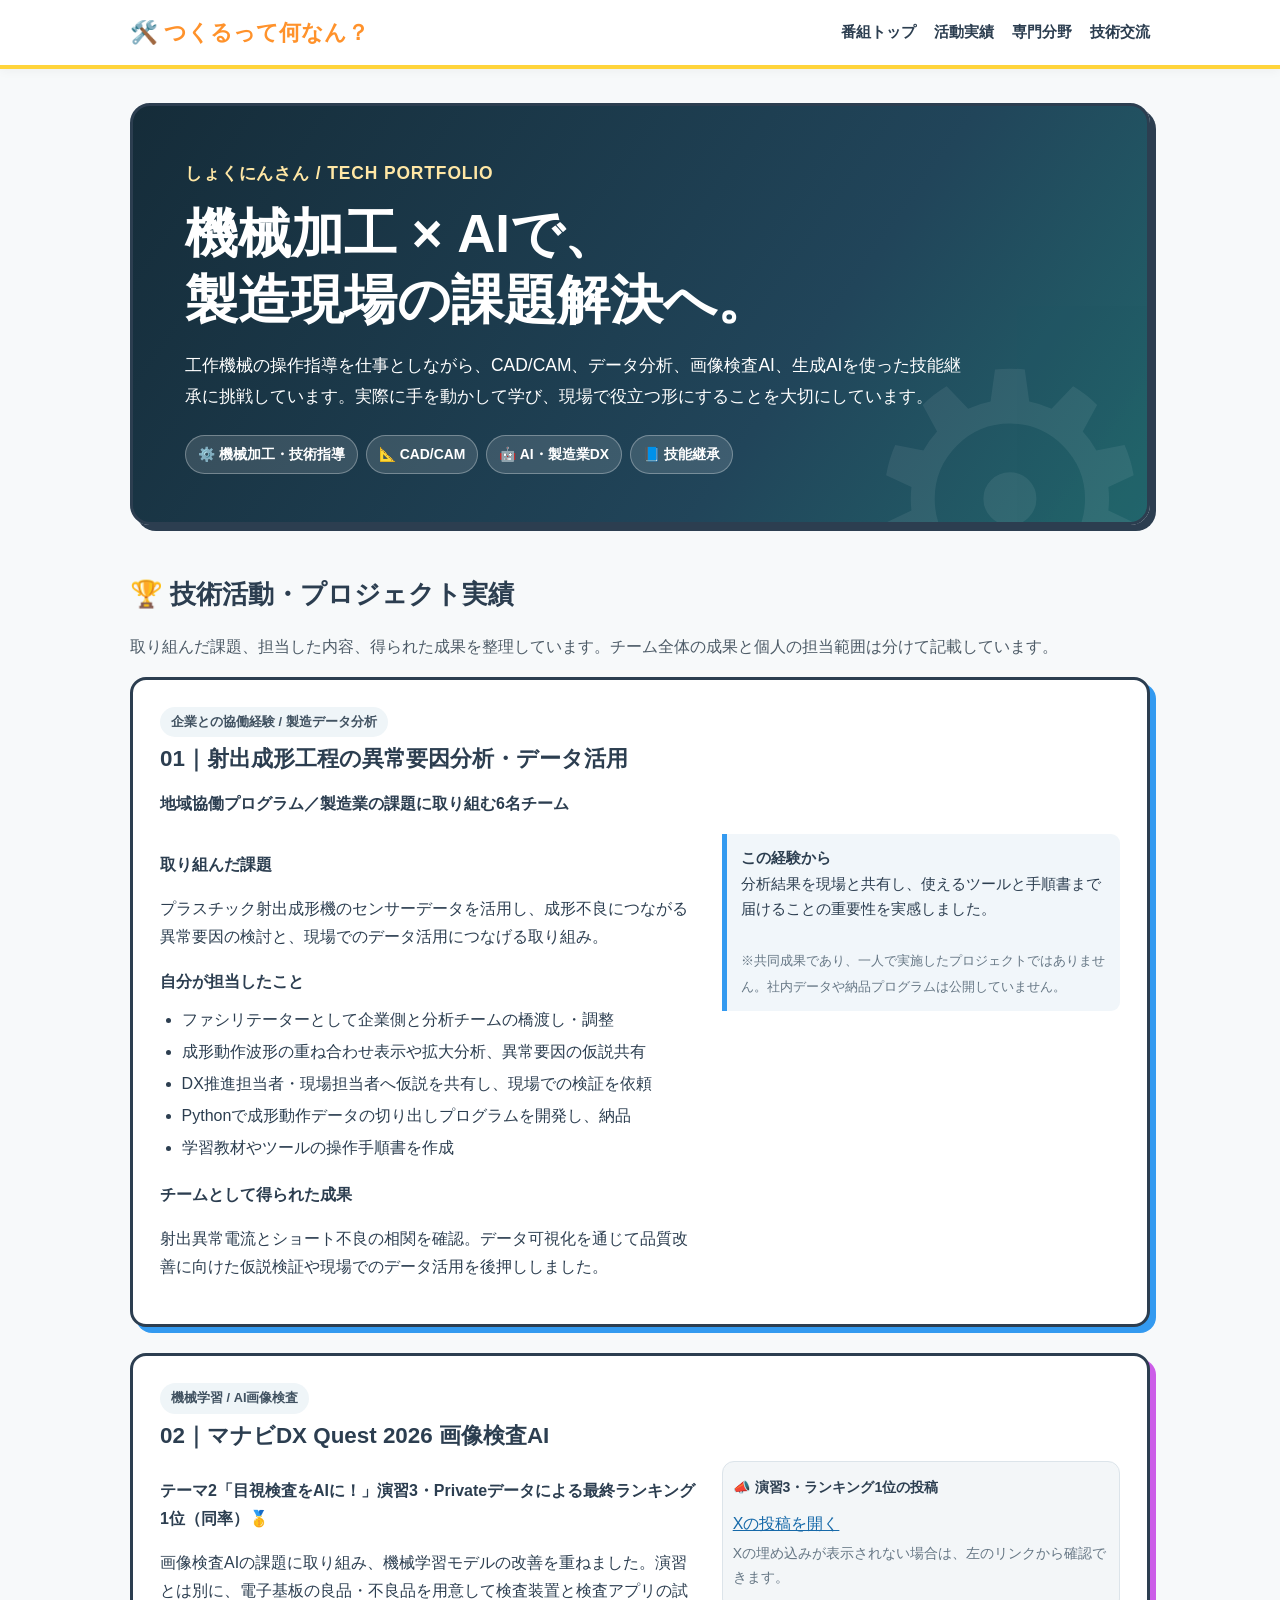
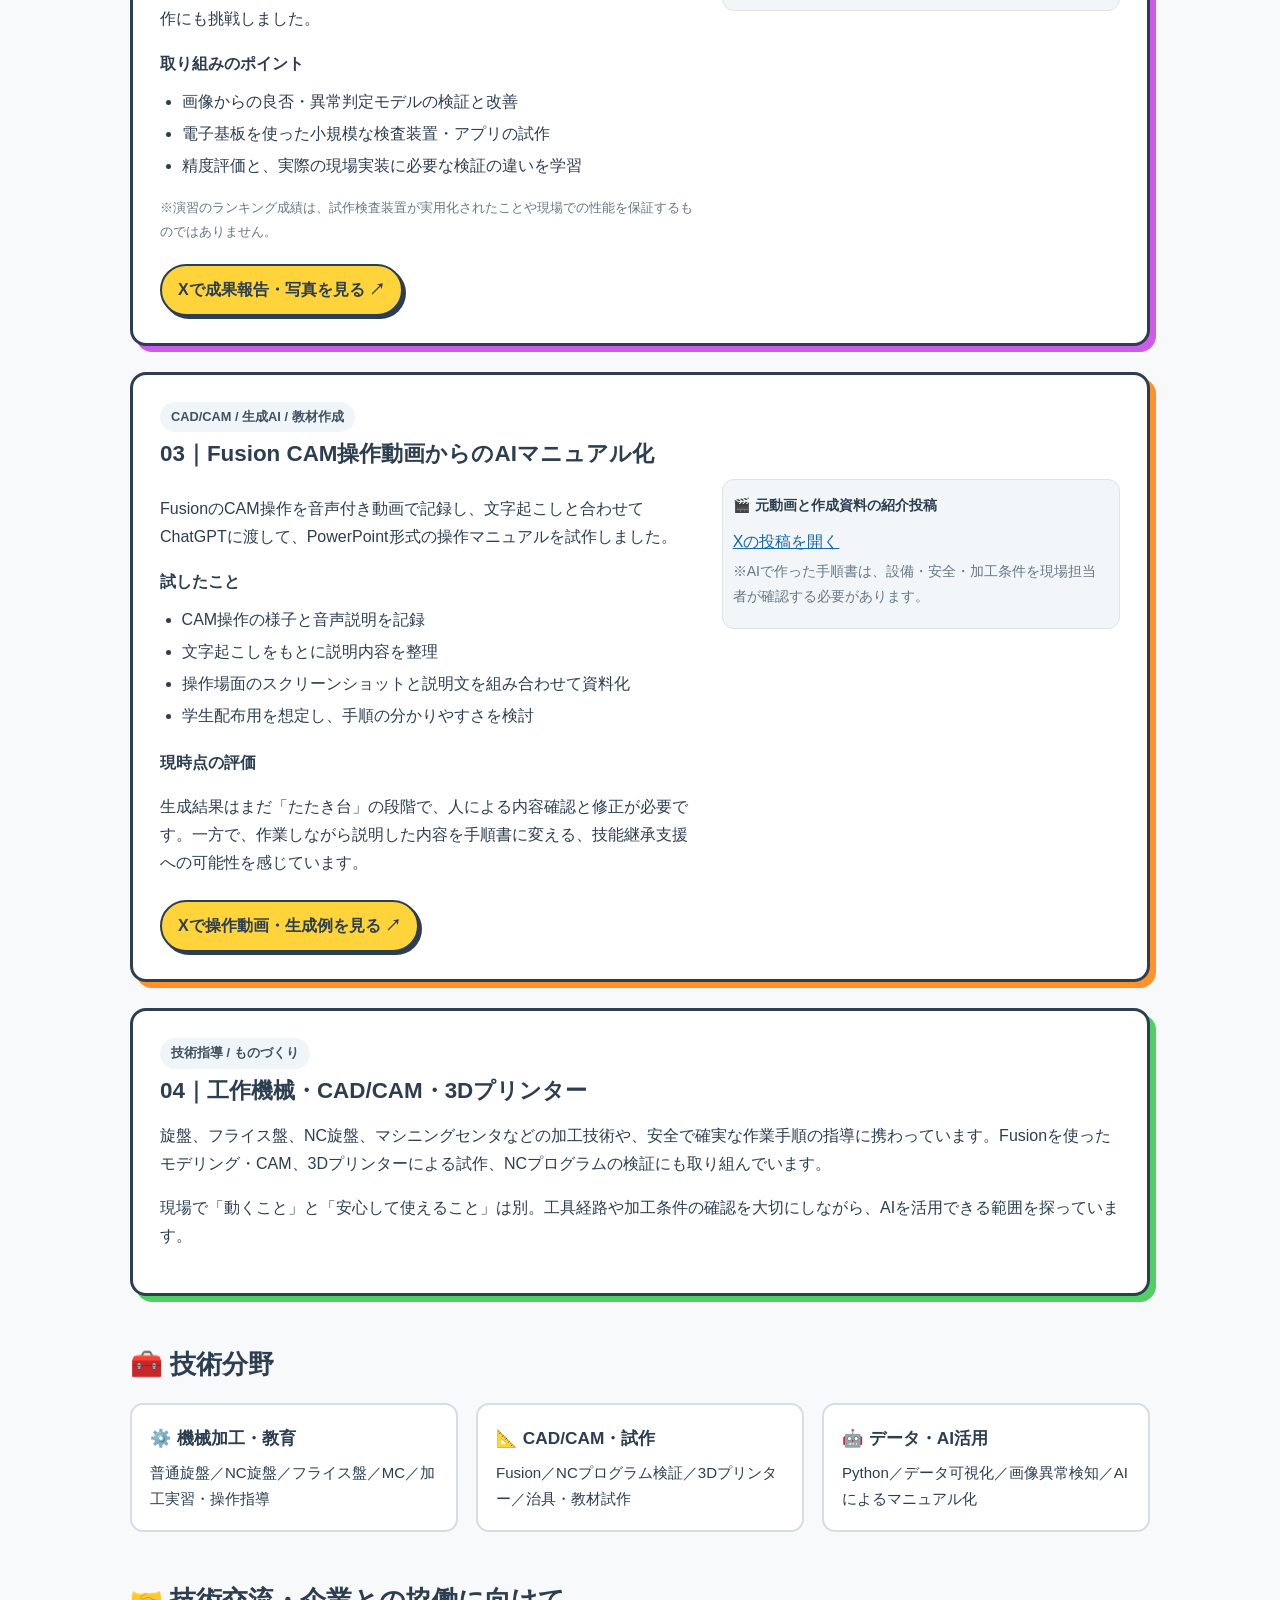
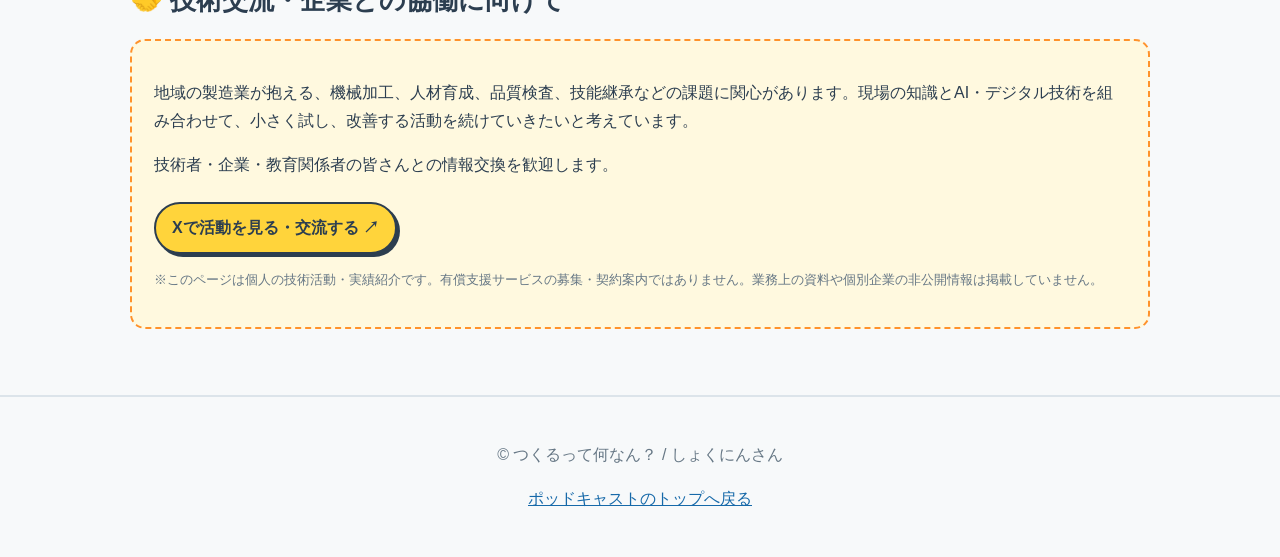
==== portfolio.html @ 292862d9 "Add files via upload" ====
<!DOCTYPE html>
<html lang="ja">
<head>
  <meta charset="UTF-8">
  <meta name="viewport" content="width=device-width, initial-scale=1">
  <meta name="description" content="しょくにんさんの技術活動・実績。機械加工、CAD/CAM、生成AI、画像検査AI、製造業DX、技能継承の取り組みを紹介します。">
  <meta property="og:type" content="website">
  <meta property="og:title" content="技術活動・実績 | しょくにんさん">
  <meta property="og:description" content="機械加工 × AI × 製造業DX。現場の技術とデジタル技術をつなぐ実践記録。">
  <title>技術活動・実績 | しょくにんさん | つくるって何なん？</title>
  <style>
    :root { --bg-light:#F7F9FA; --bg-white:#FFFFFF; --text-main:#2C3E50; --text-sub:#667785; --accent-yellow:#FFD43B; --accent-orange:#FF922B; --accent-blue:#339AF0; --accent-green:#51CF66; --accent-purple:#CC5DE8; }
    * { box-sizing:border-box; }
    html { scroll-behavior:smooth; }
    body { margin:0; background:var(--bg-light); color:var(--text-main); font-family:'Helvetica Neue',Arial,'Noto Sans JP',sans-serif; line-height:1.75; }
    a { color:#1669a9; }
    a:focus-visible { outline:3px solid var(--accent-blue); outline-offset:3px; }
    .site-header { position:sticky; top:0; z-index:10; background:#fff; border-bottom:4px solid var(--accent-yellow); box-shadow:0 2px 10px #0000000b; }
    .header-container { max-width:1060px; margin:auto; padding:13px 20px; display:flex; align-items:center; justify-content:space-between; gap:16px; flex-wrap:wrap; }
    .logo { text-decoration:none; font-size:1.4rem; font-weight:900; color:var(--accent-orange); }
    nav { display:flex; gap:18px; flex-wrap:wrap; }
    nav a { font-weight:800; font-size:.94rem; color:var(--text-main); text-decoration:none; }
    nav a:hover { color:#1877c9; }
    .wrapper { max-width:1060px; margin:auto; padding:34px 20px 66px; }
    .hero { position:relative; overflow:hidden; background:linear-gradient(125deg,#152c39,#21455a 65%,#22666c); border:3px solid var(--text-main); border-radius:20px; color:white; padding:52px 52px 48px; box-shadow:6px 6px 0 var(--text-main); margin-bottom:46px; }
    .hero::after { content:'⚙'; position:absolute; right:-20px; bottom:-155px; font-size:350px; opacity:.07; line-height:1; pointer-events:none; }
    .eyebrow { margin:0 0 12px; font-size:.9rem; color:#ffe7a5; font-weight:800; letter-spacing:.05em; }
    h1 { font-size:clamp(2rem,4.8vw,3.3rem); line-height:1.25; margin:0 0 16px; font-weight:900; }
    .hero p { max-width:780px; font-size:1.09rem; position:relative; }
    .tags { display:flex; flex-wrap:wrap; gap:8px; margin-top:24px; }
    .tags span { display:inline-block; border-radius:99px; background:#ffffff22; border:1px solid #ffffff4d; padding:6px 12px; font-size:.87rem; font-weight:750; }
    .section-title { font-size:1.65rem; font-weight:900; margin:45px 0 16px; }
    .lead { color:#4d5b67; margin-top:0; }
    .card { border:3px solid var(--text-main); border-radius:16px; background:white; padding:27px; box-shadow:6px 6px 0 var(--accent-blue); margin-bottom:26px; }
    .card.purple { box-shadow:6px 6px 0 var(--accent-purple); }
    .card.orange { box-shadow:6px 6px 0 var(--accent-orange); }
    .card.green { box-shadow:6px 6px 0 var(--accent-green); }
    .card h3 { margin:6px 0 10px; font-size:1.4rem; line-height:1.4; }
    .pill { display:inline-block; background:#eff5f8; color:#415261; padding:4px 11px; border-radius:30px; font-size:.8rem; font-weight:800; }
    .card-layout { display:grid; grid-template-columns:minmax(0,1.35fr) minmax(270px,1fr); gap:24px; align-items:start; }
    .card-layout > * { min-width:0; }
    h4 { margin:17px 0 5px; font-size:1rem; }
    ul { padding-left:1.35em; margin:8px 0 14px; }
    li { padding:2px 0; }
    .note { background:#f1f6fa; border-left:5px solid var(--accent-blue); padding:12px 14px; border-radius:0 9px 9px 0; font-size:.91rem; }
    .embed { padding:10px; background:#f3f6f8; border:1px solid #dce4ea; border-radius:12px; min-height:120px; }
    .embed p { font-size:.88rem; margin:3px 0 10px; }
    .embed blockquote { margin:0 auto !important; }
    .link-btn { display:inline-block; background:var(--accent-yellow); border:2px solid var(--text-main); border-radius:40px; padding:10px 16px; color:var(--text-main); text-decoration:none; font-weight:800; box-shadow:3px 3px 0 #2c3e50; margin-top:7px; }
    .link-btn:hover { transform:translateY(-1px); }
    .grid { display:grid; grid-template-columns:repeat(3,minmax(0,1fr)); gap:18px; }
    .mini { border:2px solid #d4dee6; border-radius:13px; padding:18px; background:white; }
    .mini h3 { font-size:1.08rem; margin:0 0 6px; }
    .mini p { margin:0; font-size:.94rem; }
    .callout { border:2px dashed var(--accent-orange); background:#fff9df; border-radius:15px; padding:22px; }
    footer { text-align:center; padding:28px 15px; border-top:2px solid #dce4ea; color:var(--text-sub); }
    .small { font-size:.84rem; color:var(--text-sub); }
    @media(max-width:780px) { .header-container { flex-direction:column; align-items:center; } nav { gap:10px 16px; justify-content:center; } .wrapper { padding:20px 13px 42px; } .hero { padding:34px 22px; } .card { padding:19px; } .card-layout { grid-template-columns:1fr; } .grid { grid-template-columns:1fr; } .section-title { font-size:1.4rem; } }
    @media(prefers-reduced-motion:reduce) { html { scroll-behavior:auto; } }
  </style>
</head>
<body>
  <header class="site-header">
    <div class="header-container">
      <a class="logo" href="./index.html">🛠️ つくるって何なん？</a>
      <nav aria-label="サイト内ナビゲーション"><a href="./index.html">番組トップ</a><a href="#projects">活動実績</a><a href="#skills">専門分野</a><a href="#connect">技術交流</a></nav>
    </div>
  </header>
  <main class="wrapper">
    <section class="hero" aria-labelledby="hero-title">
      <p class="eyebrow">しょくにんさん / TECH PORTFOLIO</p>
      <h1 id="hero-title">機械加工 × AIで、<br>製造現場の課題解決へ。</h1>
      <p>工作機械の操作指導を仕事としながら、CAD/CAM、データ分析、画像検査AI、生成AIを使った技能継承に挑戦しています。実際に手を動かして学び、現場で役立つ形にすることを大切にしています。</p>
      <div class="tags"><span>⚙️ 機械加工・技術指導</span><span>📐 CAD/CAM</span><span>🤖 AI・製造業DX</span><span>📘 技能継承</span></div>
    </section>

    <section id="projects" aria-labelledby="projects-title">
      <h2 class="section-title" id="projects-title">🏆 技術活動・プロジェクト実績</h2>
      <p class="lead">取り組んだ課題、担当した内容、得られた成果を整理しています。チーム全体の成果と個人の担当範囲は分けて記載しています。</p>

      <article class="card" aria-labelledby="project-collab">
        <span class="pill">企業との協働経験 / 製造データ分析</span>
        <h3 id="project-collab">01｜射出成形工程の異常要因分析・データ活用</h3>
        <p><strong>地域協働プログラム／製造業の課題に取り組む6名チーム</strong></p>
        <div class="card-layout">
          <div>
            <h4>取り組んだ課題</h4>
            <p>プラスチック射出成形機のセンサーデータを活用し、成形不良につながる異常要因の検討と、現場でのデータ活用につなげる取り組み。</p>
            <h4>自分が担当したこと</h4>
            <ul>
              <li>ファシリテーターとして企業側と分析チームの橋渡し・調整</li>
              <li>成形動作波形の重ね合わせ表示や拡大分析、異常要因の仮説共有</li>
              <li>DX推進担当者・現場担当者へ仮説を共有し、現場での検証を依頼</li>
              <li>Pythonで成形動作データの切り出しプログラムを開発し、納品</li>
              <li>学習教材やツールの操作手順書を作成</li>
            </ul>
            <h4>チームとして得られた成果</h4>
            <p>射出異常電流とショート不良の相関を確認。データ可視化を通じて品質改善に向けた仮説検証や現場でのデータ活用を後押ししました。</p>
          </div>
          <aside class="note">
            <strong>この経験から</strong><br>
            分析結果を現場と共有し、使えるツールと手順書まで届けることの重要性を実感しました。<br><br>
            <span class="small">※共同成果であり、一人で実施したプロジェクトではありません。社内データや納品プログラムは公開していません。</span>
          </aside>
        </div>
      </article>

      <article class="card purple" aria-labelledby="project-ai">
        <span class="pill">機械学習 / AI画像検査</span>
        <h3 id="project-ai">02｜マナビDX Quest 2026 画像検査AI</h3>
        <div class="card-layout">
          <div>
            <p><strong>テーマ2「目視検査をAIに！」演習3・Privateデータによる最終ランキング1位（同率）🥇</strong></p>
            <p>画像検査AIの課題に取り組み、機械学習モデルの改善を重ねました。演習とは別に、電子基板の良品・不良品を用意して検査装置と検査アプリの試作にも挑戦しました。</p>
            <h4>取り組みのポイント</h4>
            <ul>
              <li>画像からの良否・異常判定モデルの検証と改善</li>
              <li>電子基板を使った小規模な検査装置・アプリの試作</li>
              <li>精度評価と、実際の現場実装に必要な検証の違いを学習</li>
            </ul>
            <p class="small">※演習のランキング成績は、試作検査装置が実用化されたことや現場での性能を保証するものではありません。</p>
            <a class="link-btn" href="https://x.com/syokuninradio/status/2116051774012559831" target="_blank" rel="noopener noreferrer">Xで成果報告・写真を見る ↗</a>
          </div>
          <div class="embed">
            <p><strong>📣 演習3・ランキング1位の投稿</strong></p>
            <blockquote class="twitter-tweet" data-theme="light" data-width="480"><a href="https://x.com/syokuninradio/status/2116051774012559831">Xの投稿を開く</a></blockquote>
            <p class="small">Xの埋め込みが表示されない場合は、左のリンクから確認できます。</p>
          </div>
        </div>
      </article>

      <article class="card orange" aria-labelledby="project-cam">
        <span class="pill">CAD/CAM / 生成AI / 教材作成</span>
        <h3 id="project-cam">03｜Fusion CAM操作動画からのAIマニュアル化</h3>
        <div class="card-layout">
          <div>
            <p>FusionのCAM操作を音声付き動画で記録し、文字起こしと合わせてChatGPTに渡して、PowerPoint形式の操作マニュアルを試作しました。</p>
            <h4>試したこと</h4>
            <ul>
              <li>CAM操作の様子と音声説明を記録</li>
              <li>文字起こしをもとに説明内容を整理</li>
              <li>操作場面のスクリーンショットと説明文を組み合わせて資料化</li>
              <li>学生配布用を想定し、手順の分かりやすさを検討</li>
            </ul>
            <h4>現時点の評価</h4>
            <p>生成結果はまだ「たたき台」の段階で、人による内容確認と修正が必要です。一方で、作業しながら説明した内容を手順書に変える、技能継承支援への可能性を感じています。</p>
            <a class="link-btn" href="https://x.com/syokuninradio/status/2113914940323201172" target="_blank" rel="noopener noreferrer">Xで操作動画・生成例を見る ↗</a>
          </div>
          <div class="embed">
            <p><strong>🎬 元動画と作成資料の紹介投稿</strong></p>
            <blockquote class="twitter-tweet" data-theme="light" data-width="480"><a href="https://x.com/syokuninradio/status/2113914940323201172">Xの投稿を開く</a></blockquote>
            <p class="small">※AIで作った手順書は、設備・安全・加工条件を現場担当者が確認する必要があります。</p>
          </div>
        </div>
      </article>

      <article class="card green" aria-labelledby="project-machining">
        <span class="pill">技術指導 / ものづくり</span>
        <h3 id="project-machining">04｜工作機械・CAD/CAM・3Dプリンター</h3>
        <p>旋盤、フライス盤、NC旋盤、マシニングセンタなどの加工技術や、安全で確実な作業手順の指導に携わっています。Fusionを使ったモデリング・CAM、3Dプリンターによる試作、NCプログラムの検証にも取り組んでいます。</p>
        <p>現場で「動くこと」と「安心して使えること」は別。工具経路や加工条件の確認を大切にしながら、AIを活用できる範囲を探っています。</p>
      </article>
    </section>

    <section id="skills" aria-labelledby="skills-title">
      <h2 class="section-title" id="skills-title">🧰 技術分野</h2>
      <div class="grid">
        <div class="mini"><h3>⚙️ 機械加工・教育</h3><p>普通旋盤／NC旋盤／フライス盤／MC／加工実習・操作指導</p></div>
        <div class="mini"><h3>📐 CAD/CAM・試作</h3><p>Fusion／NCプログラム検証／3Dプリンター／治具・教材試作</p></div>
        <div class="mini"><h3>🤖 データ・AI活用</h3><p>Python／データ可視化／画像異常検知／AIによるマニュアル化</p></div>
      </div>
    </section>

    <section id="connect" aria-labelledby="connect-title">
      <h2 class="section-title" id="connect-title">🤝 技術交流・企業との協働に向けて</h2>
      <div class="callout">
        <p>地域の製造業が抱える、機械加工、人材育成、品質検査、技能継承などの課題に関心があります。現場の知識とAI・デジタル技術を組み合わせて、小さく試し、改善する活動を続けていきたいと考えています。</p>
        <p>技術者・企業・教育関係者の皆さんとの情報交換を歓迎します。</p>
        <a class="link-btn" href="https://x.com/syokuninradio" target="_blank" rel="noopener noreferrer">Xで活動を見る・交流する ↗</a>
        <p class="small">※このページは個人の技術活動・実績紹介です。有償支援サービスの募集・契約案内ではありません。業務上の資料や個別企業の非公開情報は掲載していません。</p>
      </div>
    </section>
  </main>
  <footer><p>© つくるって何なん？ / しょくにんさん</p><p><a href="./index.html">ポッドキャストのトップへ戻る</a></p></footer>
  <script async src="https://platform.twitter.com/widgets.js" charset="utf-8"></script>
</body>
</html>
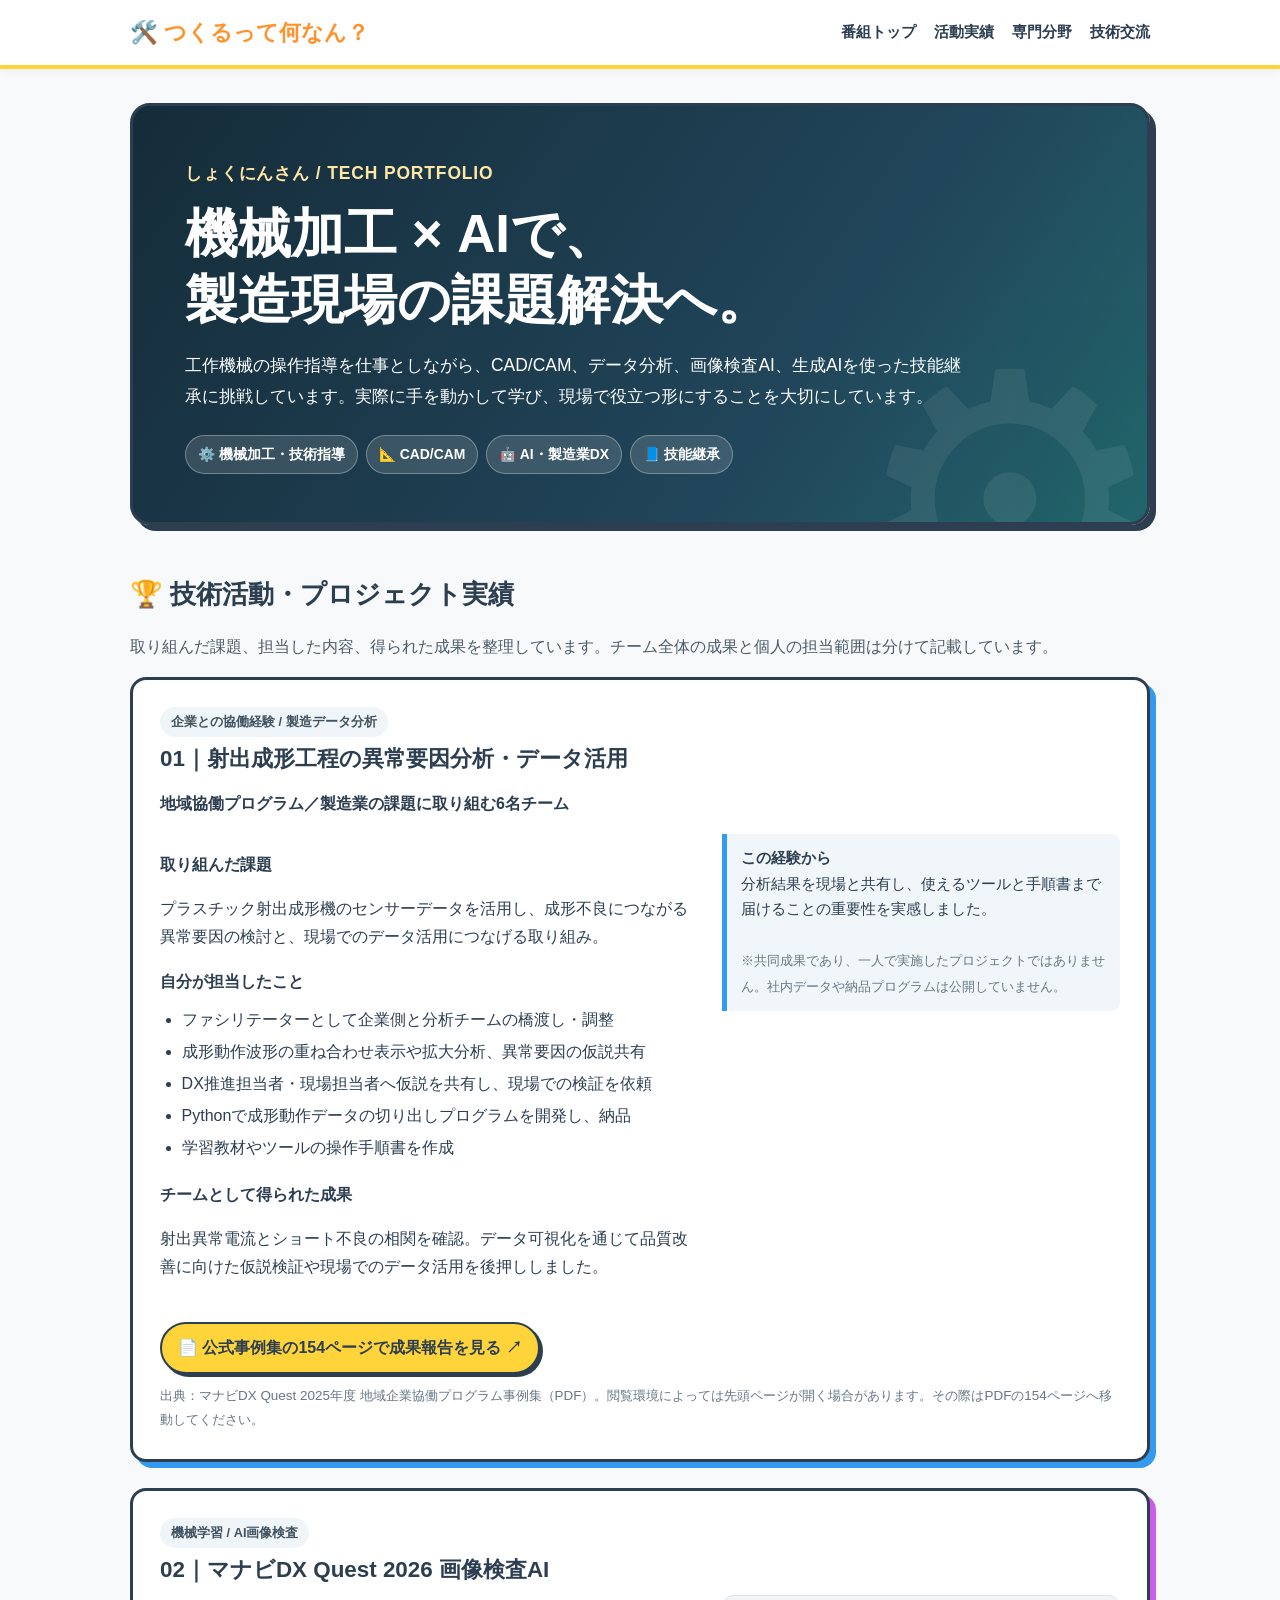
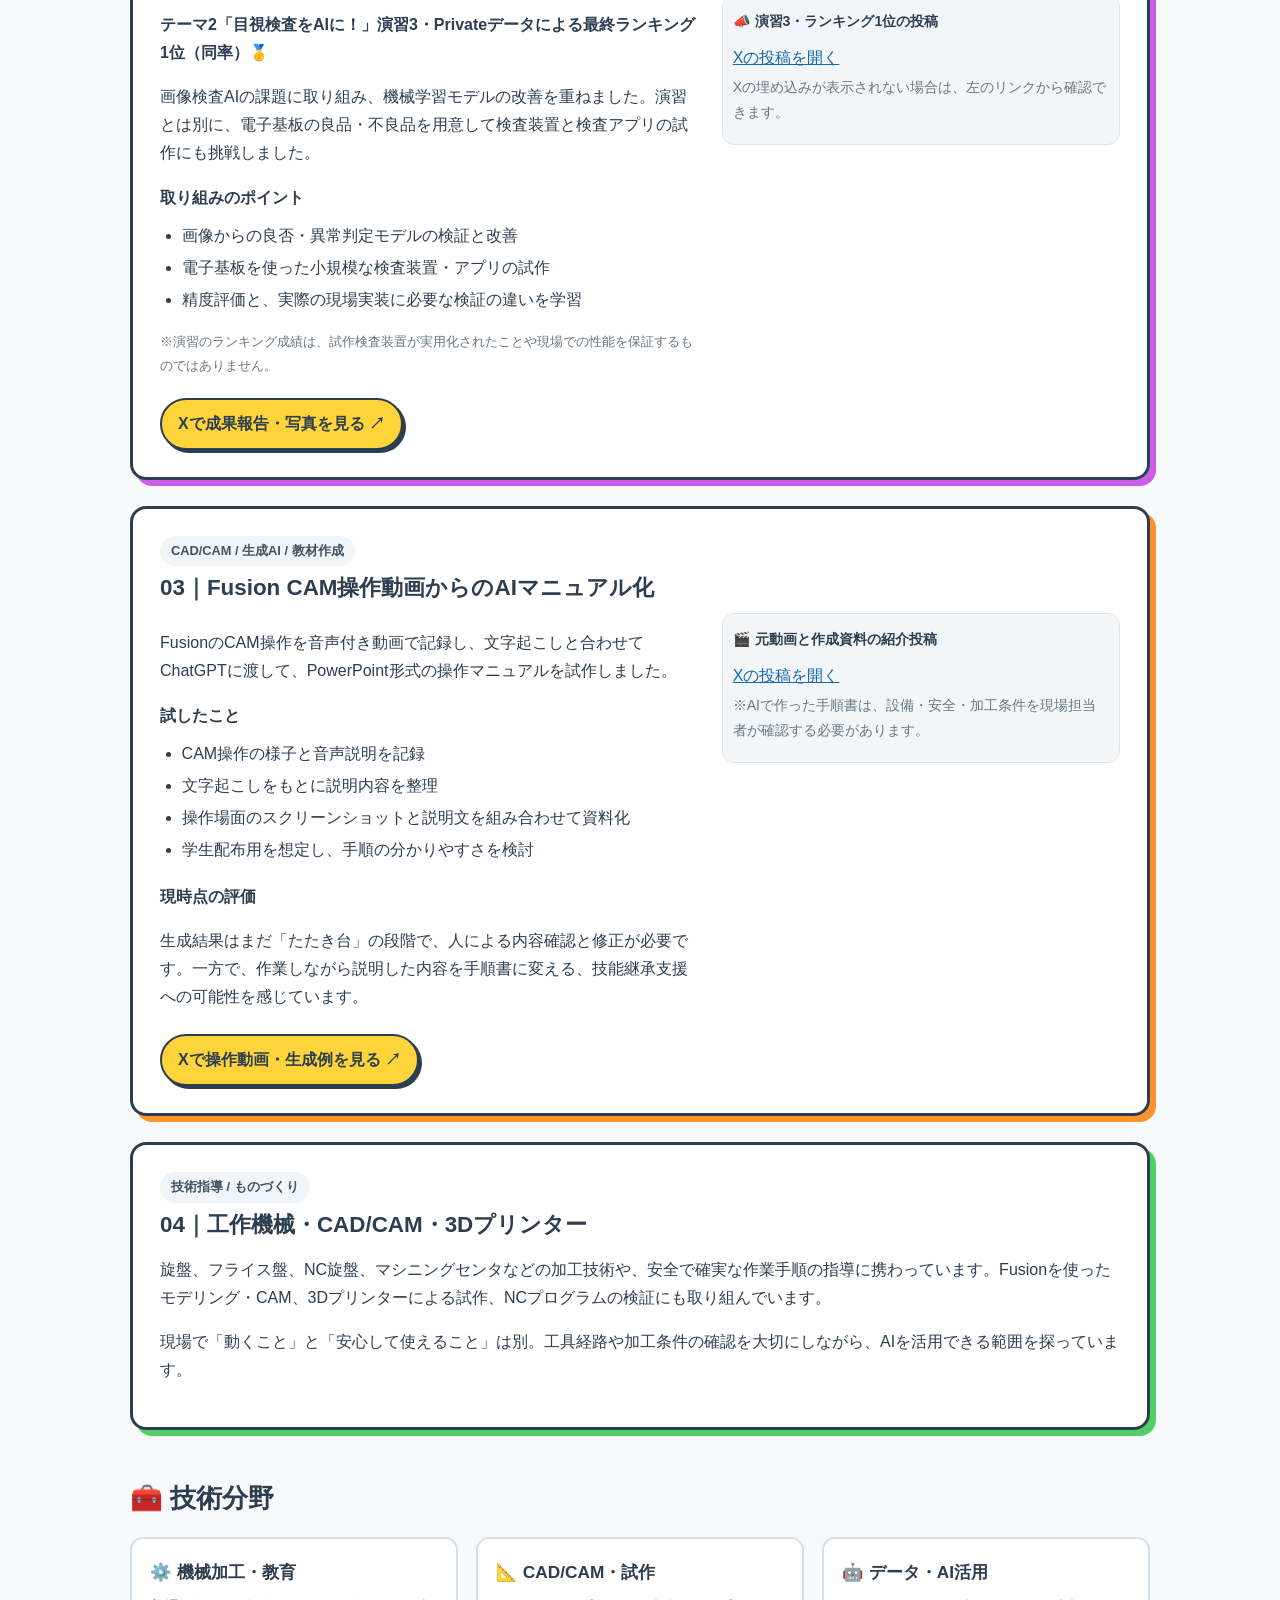
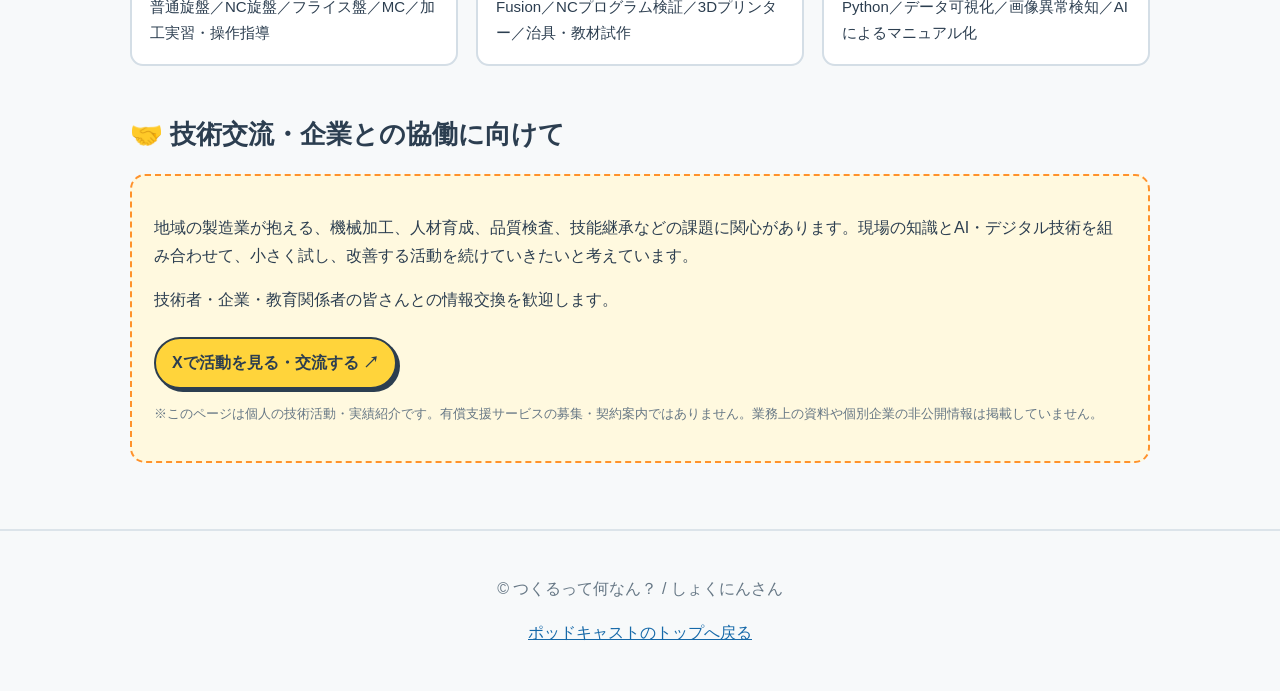
==== commit a4207c22: "Add files via upload" ====
--- a/portfolio.html
+++ b/portfolio.html
@@ -103,6 +103,8 @@
             <span class="small">※共同成果であり、一人で実施したプロジェクトではありません。社内データや納品プログラムは公開していません。</span>
           </aside>
         </div>
+        <p style="margin:18px 0 0;"><a class="link-btn" href="https://dxq.manabi-dx.ipa.go.jp/images/DXQ-pbl-case_2025.pdf#page=154" target="_blank" rel="noopener noreferrer" aria-label="マナビDX Quest 2025年度 地域企業協働プログラム事例集の154ページを開く">📄 公式事例集の154ページで成果報告を見る ↗</a></p>
+        <p class="small" style="margin:10px 0 0;">出典：マナビDX Quest 2025年度 地域企業協働プログラム事例集（PDF）。閲覧環境によっては先頭ページが開く場合があります。その際はPDFの154ページへ移動してください。</p>
       </article>
 
       <article class="card purple" aria-labelledby="project-ai">
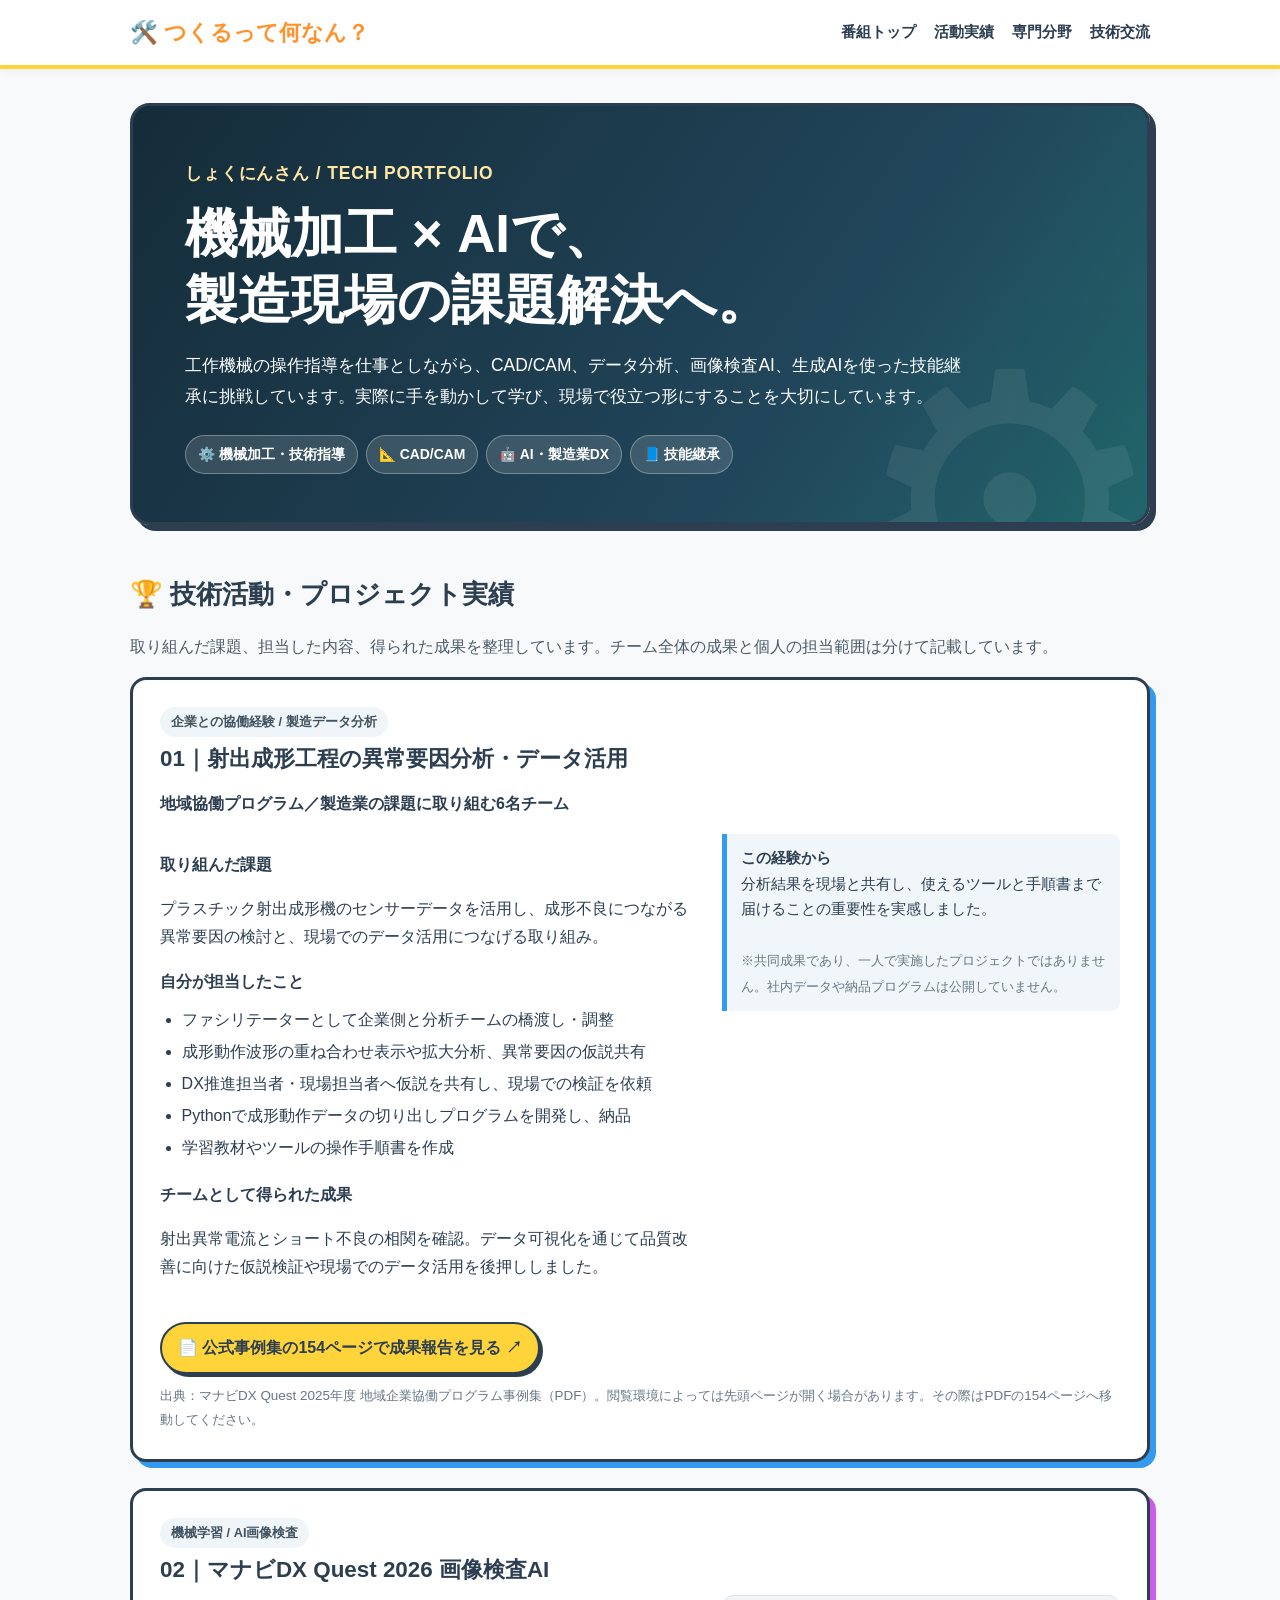
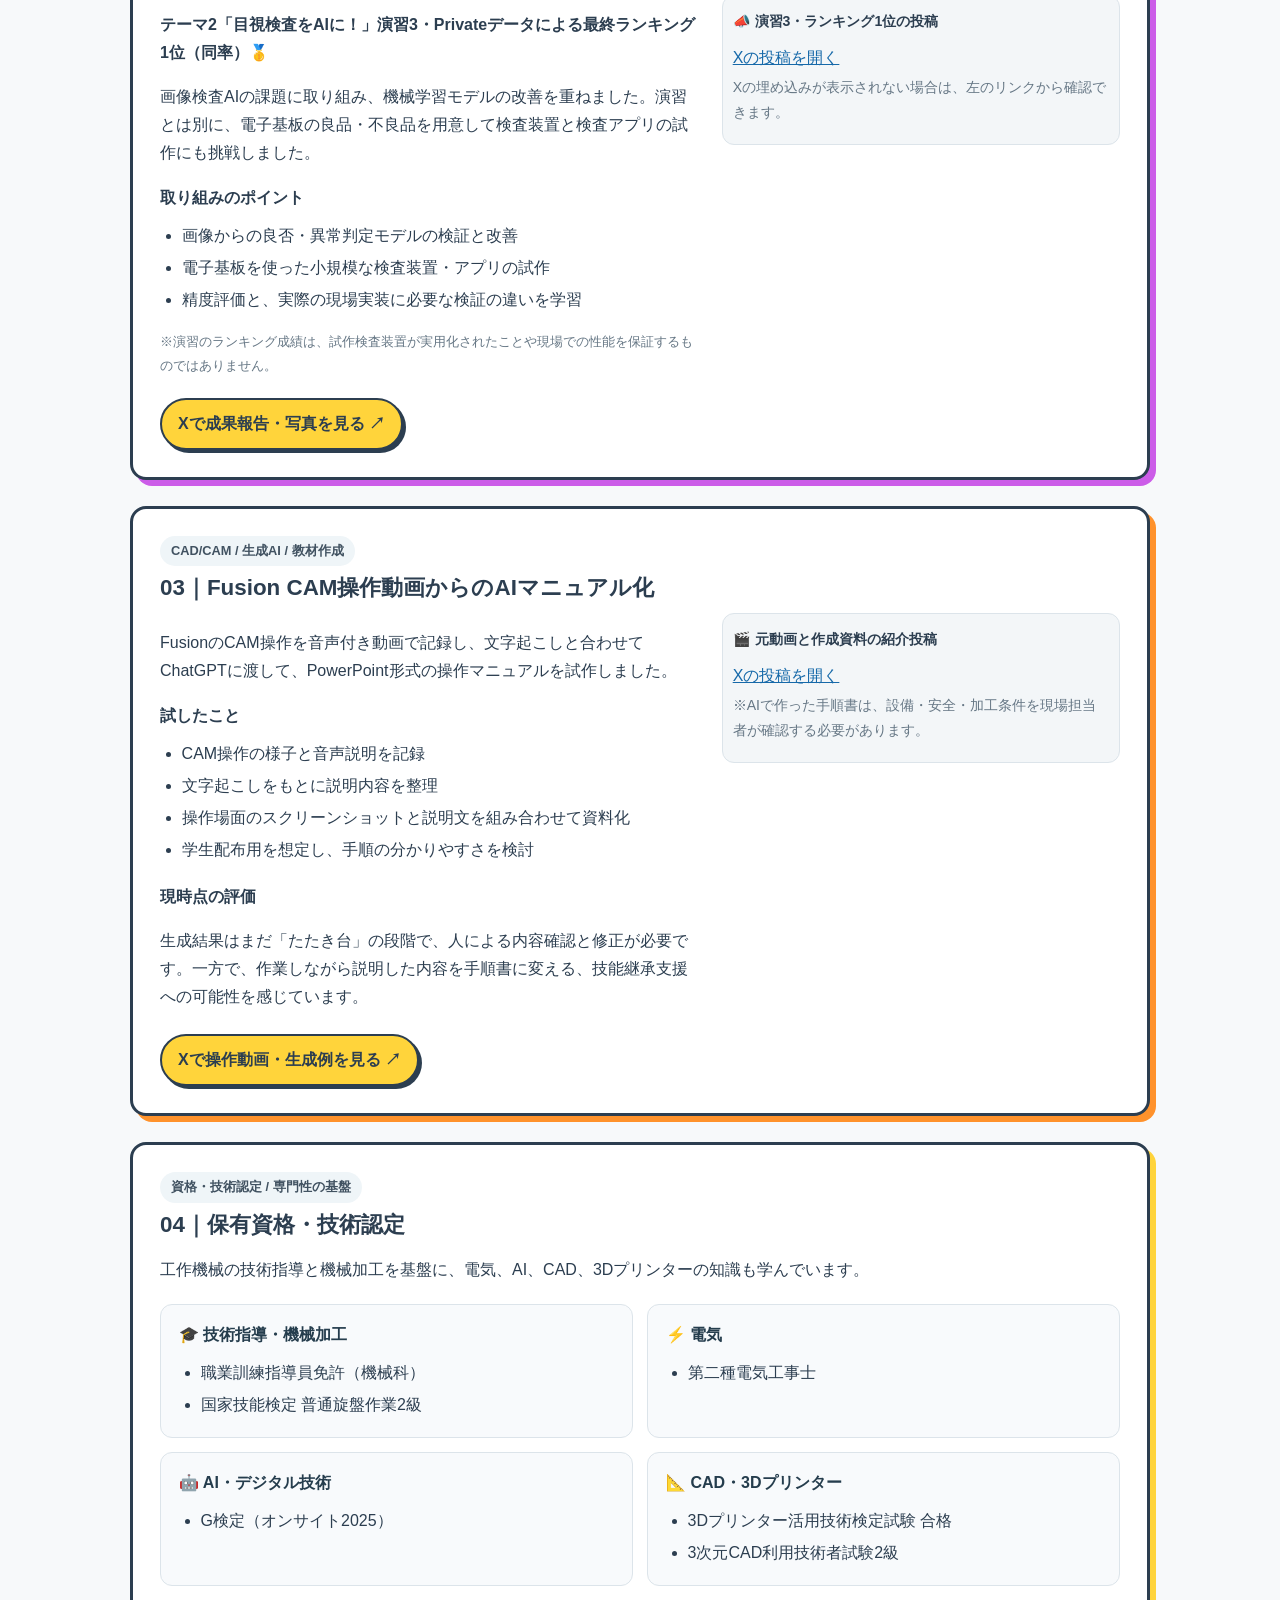
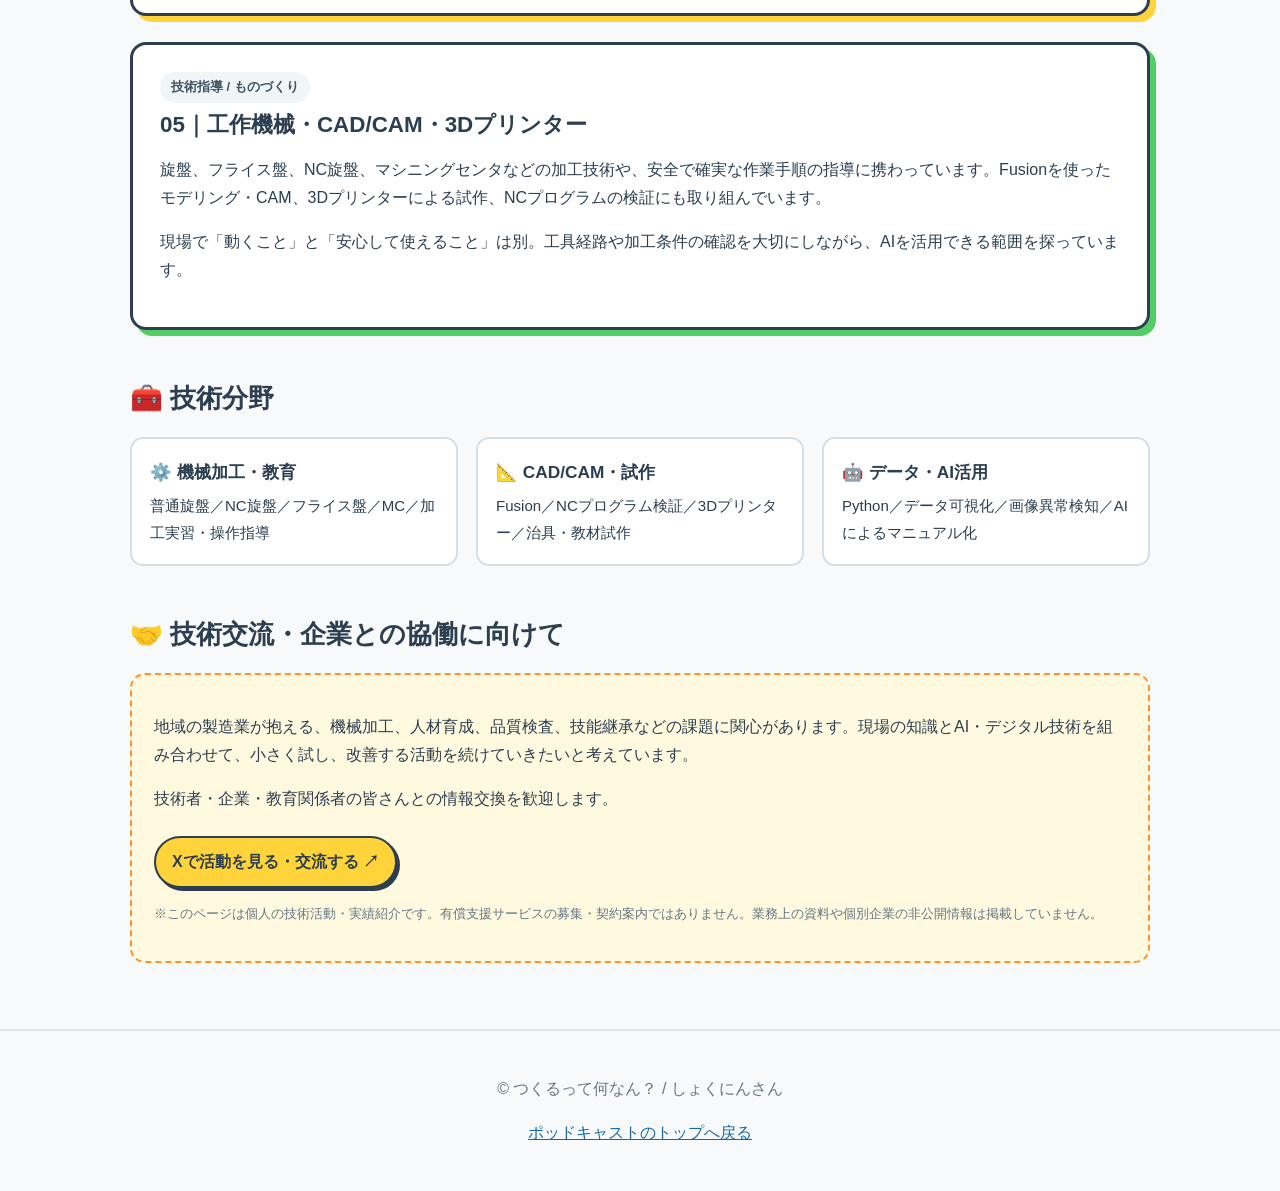
==== commit e11e787e: "Add files via upload" ====
--- a/portfolio.html
+++ b/portfolio.html
@@ -35,6 +35,11 @@
     .card.purple { box-shadow:6px 6px 0 var(--accent-purple); }
     .card.orange { box-shadow:6px 6px 0 var(--accent-orange); }
     .card.green { box-shadow:6px 6px 0 var(--accent-green); }
+    .card.yellow { box-shadow:6px 6px 0 var(--accent-yellow); }
+    .qualification-grid { display:grid; grid-template-columns:repeat(2,minmax(0,1fr)); gap:14px; margin-top:20px; }
+    .qualification-group { padding:16px 18px; border:1px solid #dce4ea; border-radius:12px; background:#f8fafc; }
+    .qualification-group h4 { margin:0 0 8px; color:#253d4d; }
+    .qualification-group ul { margin:0; padding-left:1.35em; }
     .card h3 { margin:6px 0 10px; font-size:1.4rem; line-height:1.4; }
     .pill { display:inline-block; background:#eff5f8; color:#415261; padding:4px 11px; border-radius:30px; font-size:.8rem; font-weight:800; }
     .card-layout { display:grid; grid-template-columns:minmax(0,1.35fr) minmax(270px,1fr); gap:24px; align-items:start; }
@@ -55,7 +60,7 @@
     .callout { border:2px dashed var(--accent-orange); background:#fff9df; border-radius:15px; padding:22px; }
     footer { text-align:center; padding:28px 15px; border-top:2px solid #dce4ea; color:var(--text-sub); }
     .small { font-size:.84rem; color:var(--text-sub); }
-    @media(max-width:780px) { .header-container { flex-direction:column; align-items:center; } nav { gap:10px 16px; justify-content:center; } .wrapper { padding:20px 13px 42px; } .hero { padding:34px 22px; } .card { padding:19px; } .card-layout { grid-template-columns:1fr; } .grid { grid-template-columns:1fr; } .section-title { font-size:1.4rem; } }
+    @media(max-width:780px) { .header-container { flex-direction:column; align-items:center; } nav { gap:10px 16px; justify-content:center; } .wrapper { padding:20px 13px 42px; } .hero { padding:34px 22px; } .card { padding:19px; } .card-layout { grid-template-columns:1fr; } .grid { grid-template-columns:1fr; } .qualification-grid { grid-template-columns:1fr; } .section-title { font-size:1.4rem; } }
     @media(prefers-reduced-motion:reduce) { html { scroll-behavior:auto; } }
   </style>
 </head>
@@ -156,9 +161,43 @@
         </div>
       </article>
 
+      <article class="card yellow" aria-labelledby="project-qualifications">
+        <span class="pill">資格・技術認定 / 専門性の基盤</span>
+        <h3 id="project-qualifications">04｜保有資格・技術認定</h3>
+        <p>工作機械の技術指導と機械加工を基盤に、電気、AI、CAD、3Dプリンターの知識も学んでいます。</p>
+        <div class="qualification-grid">
+          <div class="qualification-group">
+            <h4>🎓 技術指導・機械加工</h4>
+            <ul>
+              <li>職業訓練指導員免許（機械科）</li>
+              <li>国家技能検定 普通旋盤作業2級</li>
+            </ul>
+          </div>
+          <div class="qualification-group">
+            <h4>⚡ 電気</h4>
+            <ul>
+              <li>第二種電気工事士</li>
+            </ul>
+          </div>
+          <div class="qualification-group">
+            <h4>🤖 AI・デジタル技術</h4>
+            <ul>
+              <li>G検定（オンサイト2025）</li>
+            </ul>
+          </div>
+          <div class="qualification-group">
+            <h4>📐 CAD・3Dプリンター</h4>
+            <ul>
+              <li>3Dプリンター活用技術検定試験 合格</li>
+              <li>3次元CAD利用技術者試験2級</li>
+            </ul>
+          </div>
+        </div>
+      </article>
+
       <article class="card green" aria-labelledby="project-machining">
         <span class="pill">技術指導 / ものづくり</span>
-        <h3 id="project-machining">04｜工作機械・CAD/CAM・3Dプリンター</h3>
+        <h3 id="project-machining">05｜工作機械・CAD/CAM・3Dプリンター</h3>
         <p>旋盤、フライス盤、NC旋盤、マシニングセンタなどの加工技術や、安全で確実な作業手順の指導に携わっています。Fusionを使ったモデリング・CAM、3Dプリンターによる試作、NCプログラムの検証にも取り組んでいます。</p>
         <p>現場で「動くこと」と「安心して使えること」は別。工具経路や加工条件の確認を大切にしながら、AIを活用できる範囲を探っています。</p>
       </article>
